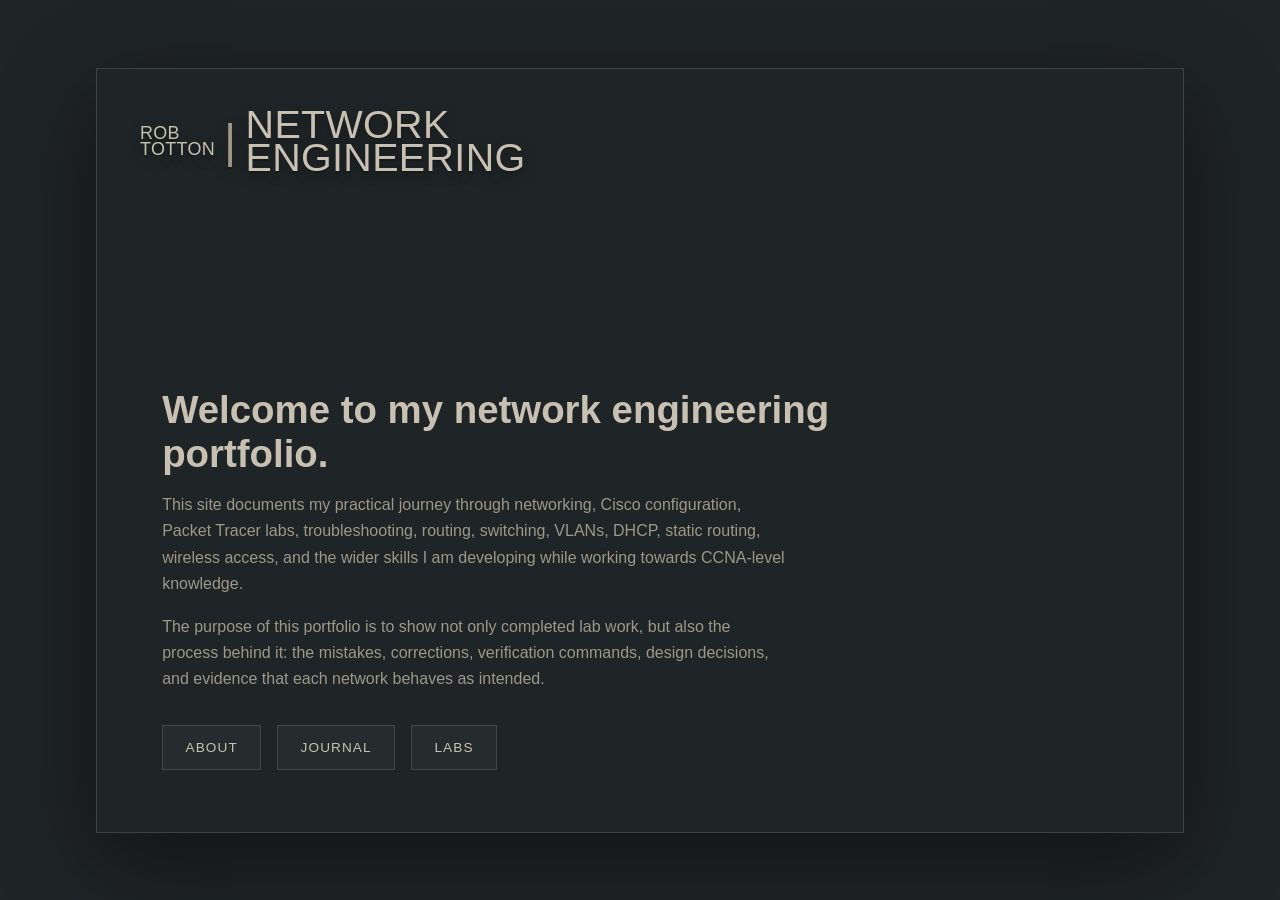
==== index.html @ 4dfb927c "Website testing" ====
<!DOCTYPE html>
<html lang="en-GB">
<head>
  <meta charset="UTF-8" />
  <meta name="viewport" content="width=device-width, initial-scale=1.0" />

  <title>Rob Totton | Network Engineering Portfolio</title>

  <link rel="stylesheet" href="styles.css" />
</head>

<body>
  <main class="landing-page">

    <img
      src="Images/switches.jpg"
      alt=""
      class="background-switch"
    />

    <section class="portfolio-panel">

      <div class="hero-title" id="heroTitle">
        <div class="name-block">
          <span>ROB</span>
          <span>TOTTON</span>
        </div>

        <div class="divider">|</div>

        <div class="title-block">
          <span>NETWORK</span>
          <span>ENGINEERING</span>
        </div>
      </div>

      <div class="welcome-content" id="welcomeContent">
        <h1>Welcome to my network engineering portfolio.</h1>

        <p>
          This site documents my practical journey through networking,
          Cisco configuration, Packet Tracer labs, troubleshooting,
          routing, switching, VLANs, DHCP, static routing, wireless access,
          and the wider skills I am developing while working towards CCNA-level
          knowledge.
        </p>

        <p>
          The purpose of this portfolio is to show not only completed lab work,
          but also the process behind it: the mistakes, corrections,
          verification commands, design decisions, and evidence that each
          network behaves as intended.
        </p>

        <nav class="portfolio-links">
          <a href="pages/about.html">About</a>
          <a href="pages/journal.html">Journal</a>
          <a href="pages/labs.html">Labs</a>
        </nav>
      </div>

    </section>

  </main>

  <script src="script.js"></script>
</body>
</html>
---- styles.css ----
:root {
  --bg-main: #1f2426;
  --panel-bg: rgba(35, 41, 43, 0.72);
  --text-main: #c8c1b3;
  --text-muted: #9f978a;
  --shadow-main: rgba(0, 0, 0, 0.45);
  --line-soft: rgba(200, 193, 179, 0.18);
}

* {
  box-sizing: border-box;
}

body {
  margin: 0;
  font-family: Arial, Helvetica, sans-serif;
  background: var(--bg-main);
  color: var(--text-main);
  overflow: hidden;
}

.landing-page {
  min-height: 100vh;
  position: relative;
  display: flex;
  align-items: centre;
  justify-content: centre;
  overflow: hidden;
}

/* Background switch image */
.background-switch {
  position: absolute;
  right: 10vw;
  top: 50%;
  transform: translateY(-50%);
  width: 58vw;
  max-width: 900px;
  opacity: 0.18;
  filter: grayscale(100%) sepia(18%) blur(0.4px);
  mix-blend-mode: soft-light;
  pointer-events: none;
}

/* Main transparent container */
.portfolio-panel {
  width: 85vw;
  height: 85vh;
  position: relative;
  border: 1px solid var(--line-soft);
  background: transparent;
  box-shadow: 0 30px 90px var(--shadow-main);
  overflow: hidden;
}

/* Large starting title */
.hero-title {
  position: absolute;
  left: 50%;
  top: 50%;
  transform: translate(-50%, -50%);
  display: flex;
  align-items: centre;
  gap: 2rem;
  font-family: Impact, Haettenschweiler, "Arial Narrow Bold", sans-serif;
  letter-spacing: 0.08em;
  color: var(--text-main);
  text-shadow:
    0 5px 0 rgba(0, 0, 0, 0.18),
    0 18px 40px rgba(0, 0, 0, 0.35);
  animation: moveTitle 1.2s ease-in-out forwards;
  animation-delay: 2s;
  z-index: 2;
}

.name-block,
.title-block {
  display: flex;
  flex-direction: column;
  line-height: 0.86;
}

.name-block span {
  font-size: clamp(2.1rem, 5vw, 5rem);
}

.title-block span {
  font-size: clamp(4rem, 11vw, 10rem);
}

.divider {
  font-size: clamp(6rem, 13vw, 12rem);
  line-height: 0.8;
  color: var(--text-muted);
}

/* Final title position */
@keyframes moveTitle {
  from {
    left: 50%;
    top: 50%;
    transform: translate(-50%, -50%) scale(1);
  }

  to {
    left: 4%;
    top: 5%;
    transform: translate(0, 0) scale(0.28);
    transform-origin: top left;
  }
}

/* Welcome section */
.welcome-content {
  position: absolute;
  left: 6%;
  bottom: 8%;
  width: min(760px, 82%);
  opacity: 0;
  transform: translateY(24px);
  animation: fadeWelcome 1s ease forwards;
  animation-delay: 3.25s;
}

@keyframes fadeWelcome {
  to {
    opacity: 1;
    transform: translateY(0);
  }
}

.welcome-content h1 {
  font-size: clamp(1.8rem, 3vw, 3rem);
  margin: 0 0 1rem;
  color: var(--text-main);
}

.welcome-content p {
  max-width: 70ch;
  font-size: clamp(1rem, 1.2vw, 1.15rem);
  line-height: 1.65;
  color: var(--text-muted);
}

.portfolio-links {
  display: flex;
  gap: 1rem;
  margin-top: 2rem;
  flex-wrap: wrap;
}

.portfolio-links a {
  text-decoration: none;
  color: var(--text-main);
  border: 1px solid var(--line-soft);
  padding: 0.9rem 1.4rem;
  text-transform: uppercase;
  letter-spacing: 0.08em;
  font-size: 0.85rem;
  background: rgba(255, 255, 255, 0.03);
  transition: transform 0.25s ease, background 0.25s ease;
}

.portfolio-links a:hover {
  transform: translateY(-3px);
  background: rgba(255, 255, 255, 0.08);
}

/* Mobile layout */
@media (max-width: 760px) {
  body {
    overflow: auto;
  }

  .portfolio-panel {
    width: 92vw;
    min-height: 92vh;
    height: auto;
  }

  .hero-title {
    gap: 0.8rem;
  }

  .name-block span {
    font-size: clamp(3rem, 15vw, 5rem);
  }

  .title-block span {
    font-size: clamp(1.4rem, 7vw, 2.5rem);
  }

  .divider {
    font-size: clamp(4rem, 17vw, 6rem);
  }

  @keyframes moveTitle {
    from {
      left: 50%;
      top: 50%;
      transform: translate(-50%, -50%) scale(1);
    }

    to {
      left: 6%;
      top: 5%;
      transform: translate(0, 0) scale(0.42);
      transform-origin: top left;
    }
  }

  .welcome-content {
    position: relative;
    left: auto;
    bottom: auto;
    width: auto;
    padding: 12rem 1.5rem 2rem;
  }

  .background-switch {
    width: 95vw;
    right: -5vw;
    opacity: 0.12;
  }
}

.landing-page {
  min-height: 100vh;
  position: relative;
  display: flex;
  align-items: center;
  justify-content: center;
  overflow: hidden;
}

.hero-title {
  position: absolute;
  left: 50%;
  top: 50%;
  transform: translate(-50%, -50%);
  display: flex;
  align-items: center;
  gap: 2rem;
}
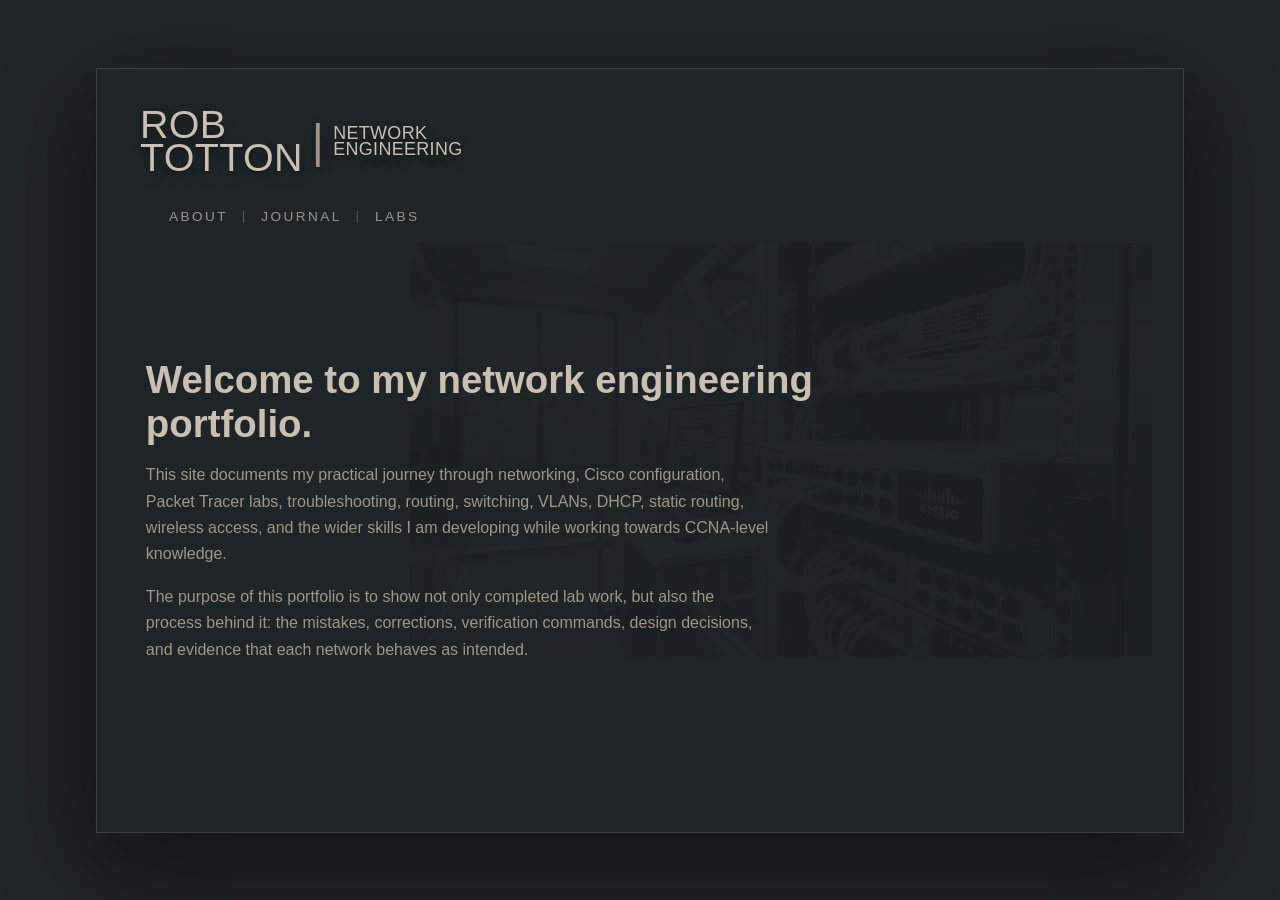
==== commit 958c3e45: "Corrected css path" ====
--- a/index.html
+++ b/index.html
@@ -9,7 +9,7 @@
   <link rel="stylesheet" href="styles.css" />
 </head>
 
-<body>
+<body class="home-page">
   <main class="landing-page">
 
     <img
@@ -34,6 +34,12 @@
         </div>
       </div>
 
+     <nav class="portfolio-links main-nav">
+      <a href="pages/about.html">About</a>
+      <a href="pages/journal.html">Journal</a>
+      <a href="pages/labs.html">Labs</a>
+     </nav>
+
       <div class="welcome-content" id="welcomeContent">
         <h1>Welcome to my network engineering portfolio.</h1>
 
@@ -52,11 +58,6 @@
           network behaves as intended.
         </p>
 
-        <nav class="portfolio-links">
-          <a href="pages/about.html">About</a>
-          <a href="pages/journal.html">Journal</a>
-          <a href="pages/labs.html">Labs</a>
-        </nav>
       </div>
 
     </section>
--- a/styles.css
+++ b/styles.css
@@ -23,8 +23,8 @@
   min-height: 100vh;
   position: relative;
   display: flex;
-  align-items: centre;
-  justify-content: centre;
+  align-items: center;
+  justify-content: center;
   overflow: hidden;
 }
 
@@ -53,14 +53,11 @@
   overflow: hidden;
 }
 
-/* Large starting title */
+/* Logo / title */
 .hero-title {
   position: absolute;
-  left: 50%;
-  top: 50%;
-  transform: translate(-50%, -50%);
   display: flex;
-  align-items: centre;
+  align-items: center;
   gap: 2rem;
   font-family: Impact, Haettenschweiler, "Arial Narrow Bold", sans-serif;
   letter-spacing: 0.08em;
@@ -68,9 +65,24 @@
   text-shadow:
     0 5px 0 rgba(0, 0, 0, 0.18),
     0 18px 40px rgba(0, 0, 0, 0.35);
+  z-index: 2;
+}
+
+/* Home page: logo starts large in the centre, then animates */
+.home-page .hero-title {
+  left: 50%;
+  top: 50%;
+  transform: translate(-50%, -50%) scale(1);
   animation: moveTitle 1.2s ease-in-out forwards;
   animation-delay: 2s;
-  z-index: 2;
+}
+
+/* Inner pages: logo is already in final position */
+.inner-page .hero-title {
+  left: 4%;
+  top: 5%;
+  transform: translate(0, 0) scale(0.28);
+  transform-origin: top left;
 }
 
 .name-block,
@@ -81,11 +93,11 @@
 }
 
 .name-block span {
+  font-size: clamp(4rem, 11vw, 10rem);
+}
+
+.title-block span {
   font-size: clamp(2.1rem, 5vw, 5rem);
-}
-
-.title-block span {
-  font-size: clamp(4rem, 11vw, 10rem);
 }
 
 .divider {
@@ -94,7 +106,7 @@
   color: var(--text-muted);
 }
 
-/* Final title position */
+/* Logo animation for home page only */
 @keyframes moveTitle {
   from {
     left: 50%;
@@ -110,16 +122,113 @@
   }
 }
 
+/* Navigation */
+.portfolio-links {
+  display: flex;
+  align-items: center;
+  gap: 0;
+  margin-top: 1rem;
+  font-size: 0.85rem;
+  letter-spacing: 0.18em;
+  text-transform: uppercase;
+}
+
+.portfolio-links a {
+  color: inherit;
+  text-decoration: none;
+  border: none;
+  padding: 0;
+  background: transparent;
+  opacity: 0.72;
+
+  transition:
+    opacity 0.25s ease,
+    transform 0.25s ease,
+    text-shadow 0.25s ease;
+}
+
+.portfolio-links a:hover {
+  opacity: 1;
+  transform: translateY(-1px);
+  text-shadow: 0 0 12px rgba(255, 255, 255, 0.25);
+}
+
+/* Highlights the current page */
+.portfolio-links a.active {
+  opacity: 1;
+  transform: translateY(1px) scale(1.08);
+  color: var(--text-main);
+  text-shadow:
+    0 -1px 0 rgba(0, 0, 0, 0.7),
+    0 1px 10px rgba(200, 193, 179, 0.16);
+}
+
+/* Adds | separators between nav links */
+.portfolio-links a:not(:last-child)::after {
+  content: "|";
+  display: inline-block;
+  margin: 0 0.85rem;
+  opacity: 0.45;
+  transform: translateY(-1px) scale(1);
+}
+
+/* Prevents the separator after the active link from looking oversized */
+.portfolio-links a.active::after {
+  transform: translateY(-1px) scale(0.92);
+}
+
+/* Positions nav below the logo */
+.main-nav {
+  position: absolute;
+  top: 7.8rem;
+  left: 4.5rem;
+  z-index: 5;
+
+  opacity: 0;
+  animation: navFadeIn 2s ease forwards;
+}
+
+/* Home page: nav waits until logo has moved */
+.home-page .main-nav {
+  animation-delay: 3.25s;
+}
+
+/* Inner pages: nav fades in over 2 seconds from page load */
+.inner-page .main-nav {
+  animation-delay: 0s;
+}
+
+@keyframes navFadeIn {
+  from {
+    opacity: 0;
+    transform: translateY(0.4rem);
+  }
+
+  to {
+    opacity: 1;
+    transform: translateY(0);
+  }
+}
+
 /* Welcome section */
 .welcome-content {
   position: absolute;
-  left: 6%;
-  bottom: 8%;
+  left: 4.5%;
+  bottom: 20%;
   width: min(760px, 82%);
   opacity: 0;
   transform: translateY(24px);
   animation: fadeWelcome 1s ease forwards;
-  animation-delay: 3.25s;
+}
+
+/* On home page, welcome text appears after logo/nav movement */
+.home-page .welcome-content {
+  animation-delay: 3.75s;
+}
+
+/* On inner pages, content appears shortly after page load */
+.inner-page .welcome-content {
+  animation-delay: 0.6s;
 }
 
 @keyframes fadeWelcome {
@@ -142,30 +251,6 @@
   color: var(--text-muted);
 }
 
-.portfolio-links {
-  display: flex;
-  gap: 1rem;
-  margin-top: 2rem;
-  flex-wrap: wrap;
-}
-
-.portfolio-links a {
-  text-decoration: none;
-  color: var(--text-main);
-  border: 1px solid var(--line-soft);
-  padding: 0.9rem 1.4rem;
-  text-transform: uppercase;
-  letter-spacing: 0.08em;
-  font-size: 0.85rem;
-  background: rgba(255, 255, 255, 0.03);
-  transition: transform 0.25s ease, background 0.25s ease;
-}
-
-.portfolio-links a:hover {
-  transform: translateY(-3px);
-  background: rgba(255, 255, 255, 0.08);
-}
-
 /* Mobile layout */
 @media (max-width: 760px) {
   body {
@@ -173,6 +258,7 @@
   }
 
   .portfolio-panel {
+    position: relative;
     width: 92vw;
     min-height: 92vh;
     height: auto;
@@ -194,7 +280,22 @@
     font-size: clamp(4rem, 17vw, 6rem);
   }
 
-  @keyframes moveTitle {
+  .home-page .hero-title {
+    left: 50%;
+    top: 50%;
+    transform: translate(-50%, -50%) scale(1);
+    animation: moveTitleMobile 1.2s ease-in-out forwards;
+    animation-delay: 2s;
+  }
+
+  .inner-page .hero-title {
+    left: 6%;
+    top: 5%;
+    transform: translate(0, 0) scale(0.42);
+    transform-origin: top left;
+  }
+
+  @keyframes moveTitleMobile {
     from {
       left: 50%;
       top: 50%;
@@ -209,6 +310,18 @@
     }
   }
 
+  .main-nav {
+    top: 8.5rem;
+    left: 1.5rem;
+    font-size: 0.75rem;
+    letter-spacing: 0.12em;
+    flex-wrap: wrap;
+  }
+
+  .portfolio-links a:not(:last-child)::after {
+    margin: 0 0.55rem;
+  }
+
   .welcome-content {
     position: relative;
     left: auto;
@@ -222,23 +335,4 @@
     right: -5vw;
     opacity: 0.12;
   }
-}
-
-.landing-page {
-  min-height: 100vh;
-  position: relative;
-  display: flex;
-  align-items: center;
-  justify-content: center;
-  overflow: hidden;
-}
-
-.hero-title {
-  position: absolute;
-  left: 50%;
-  top: 50%;
-  transform: translate(-50%, -50%);
-  display: flex;
-  align-items: center;
-  gap: 2rem;
 }
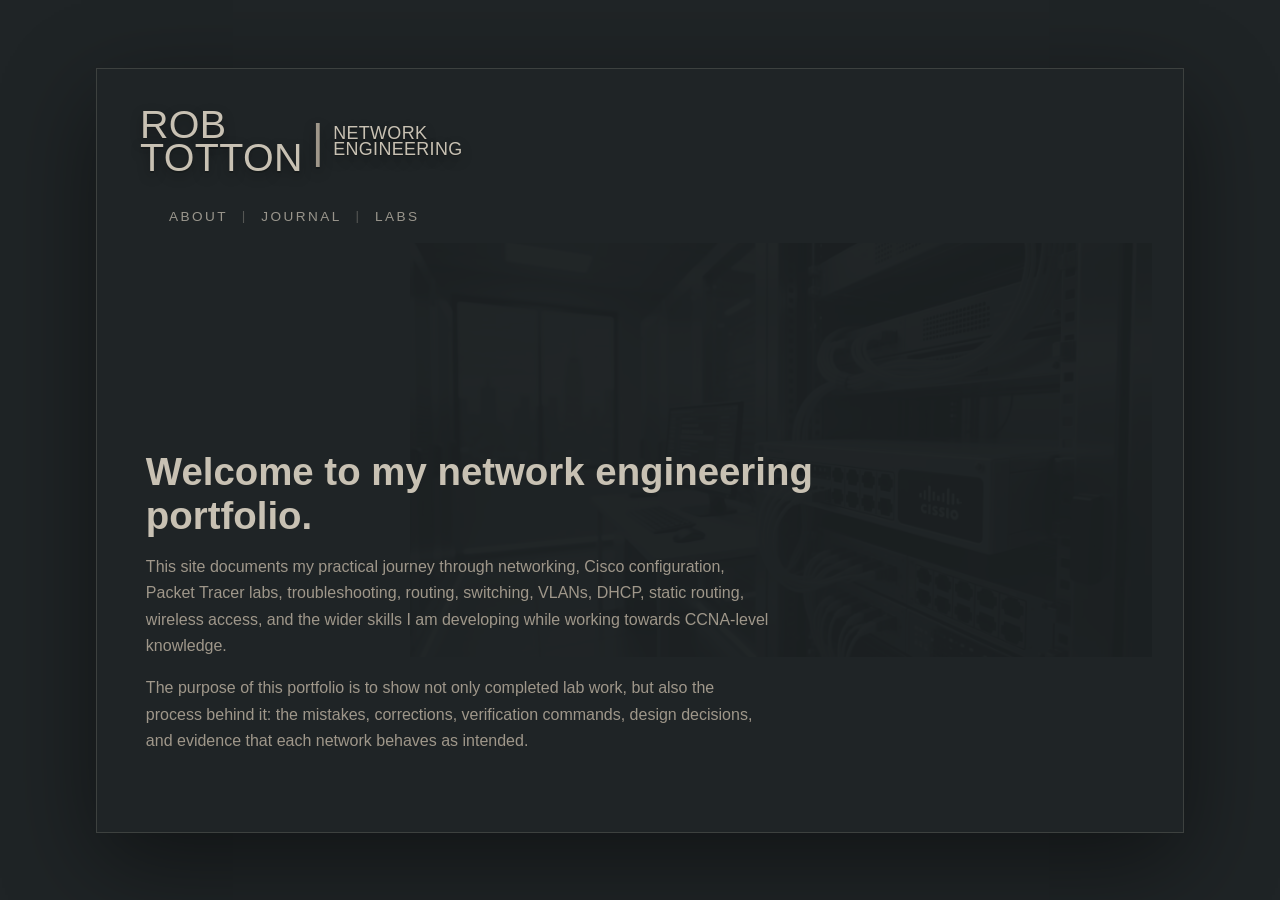
==== commit 97a9726d: "Added lab link navigation to the lab index and linked this from index" ====
--- a/index.html
+++ b/index.html
@@ -37,7 +37,7 @@
      <nav class="portfolio-links main-nav">
       <a href="pages/about.html">About</a>
       <a href="pages/journal.html">Journal</a>
-      <a href="pages/labs.html">Labs</a>
+      <a href="pages/Lab-index.md">Labs</a>
      </nav>
 
       <div class="welcome-content" id="welcomeContent">
--- a/styles.css
+++ b/styles.css
@@ -214,7 +214,7 @@
 .welcome-content {
   position: absolute;
   left: 4.5%;
-  bottom: 20%;
+  bottom: 8%;
   width: min(760px, 82%);
   opacity: 0;
   transform: translateY(24px);
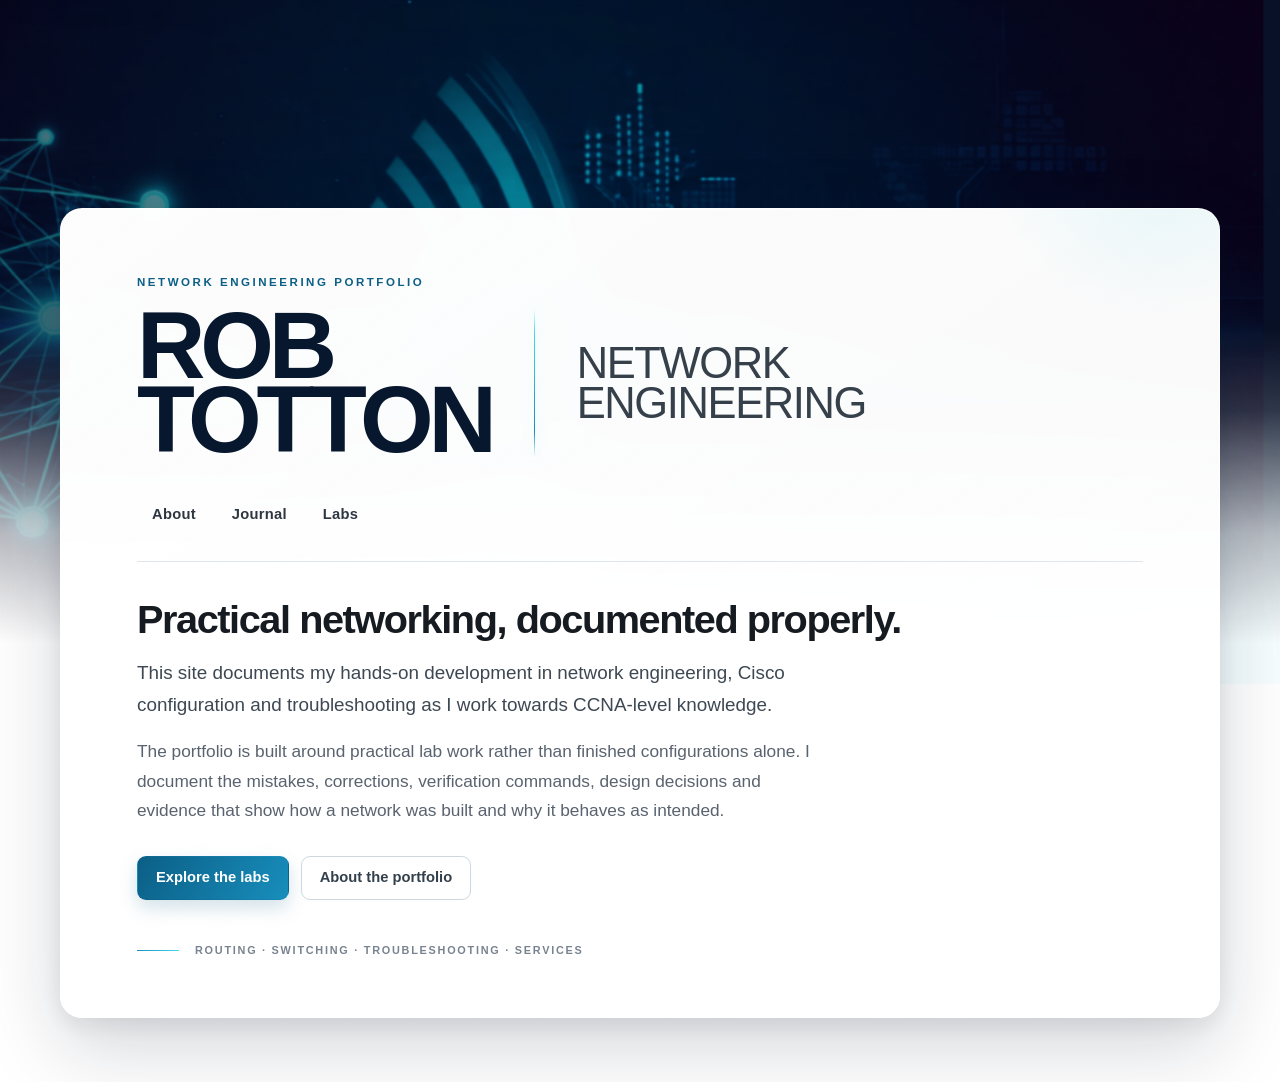
==== commit f3da86d0: "Refresh portfolio design and update About and Journal" ====
--- a/index.html
+++ b/index.html
@@ -3,6 +3,7 @@
 <head>
   <meta charset="UTF-8" />
   <meta name="viewport" content="width=device-width, initial-scale=1.0" />
+  <meta name="description" content="Rob Totton's network engineering portfolio: practical Cisco labs, troubleshooting, routing, switching, VLANs and CCNA-focused study." />
 
   <title>Rob Totton | Network Engineering Portfolio</title>
 
@@ -10,60 +11,72 @@
 </head>
 
 <body class="home-page">
-  <main class="landing-page">
+  <a class="skip-link" href="#main-content">Skip to content</a>
 
-    <img
-      src="Images/switches.jpg"
-      alt=""
-      class="background-switch"
-    />
+  <main class="landing-page" id="main-content">
+    <div class="brand-backdrop" aria-hidden="true">
+      <img
+        src="Images/network-banner-bg.png"
+        alt=""
+        class="background-switch"
+      />
+      <div class="backdrop-shade"></div>
+      <div class="backdrop-fade"></div>
+      <div class="backdrop-glow"></div>
+    </div>
 
-    <section class="portfolio-panel">
+    <section class="portfolio-panel" aria-labelledby="portfolio-title">
+      <div class="eyebrow">NETWORK ENGINEERING PORTFOLIO</div>
 
       <div class="hero-title" id="heroTitle">
-        <div class="name-block">
+        <div class="name-block" aria-label="Rob Totton">
           <span>ROB</span>
           <span>TOTTON</span>
         </div>
 
-        <div class="divider">|</div>
+        <div class="divider" aria-hidden="true"></div>
 
-        <div class="title-block">
+        <div class="title-block" id="portfolio-title">
           <span>NETWORK</span>
           <span>ENGINEERING</span>
         </div>
       </div>
 
-     <nav class="portfolio-links main-nav">
-      <a href="pages/about.html">About</a>
-      <a href="pages/journal.html">Journal</a>
-      <a href="pages/Lab-index.md">Labs</a>
-     </nav>
+      <nav class="portfolio-links main-nav" aria-label="Primary navigation">
+        <a href="pages/about.html">About</a>
+        <a href="pages/journal.html">Journal</a>
+        <a href="Lab-index.html">Labs</a>
+      </nav>
 
       <div class="welcome-content" id="welcomeContent">
-        <h1>Welcome to my network engineering portfolio.</h1>
+        <h1>Practical networking, documented properly.</h1>
 
-        <p>
-          This site documents my practical journey through networking,
-          Cisco configuration, Packet Tracer labs, troubleshooting,
-          routing, switching, VLANs, DHCP, static routing, wireless access,
-          and the wider skills I am developing while working towards CCNA-level
+        <p class="welcome-lead">
+          This site documents my hands-on development in network engineering,
+          Cisco configuration and troubleshooting as I work towards CCNA-level
           knowledge.
         </p>
 
         <p>
-          The purpose of this portfolio is to show not only completed lab work,
-          but also the process behind it: the mistakes, corrections,
-          verification commands, design decisions, and evidence that each
-          network behaves as intended.
+          The portfolio is built around practical lab work rather than finished
+          configurations alone. I document the mistakes, corrections,
+          verification commands, design decisions and evidence that show how a
+          network was built and why it behaves as intended.
         </p>
 
+        <div class="hero-actions">
+          <a class="button button-primary" href="Lab-index.html">Explore the labs</a>
+          <a class="button button-secondary" href="pages/about.html">About the portfolio</a>
+        </div>
       </div>
 
+      <div class="panel-meta" aria-hidden="true">
+        <span class="meta-line"></span>
+        <span>ROUTING · SWITCHING · TROUBLESHOOTING · SERVICES</span>
+      </div>
     </section>
-
   </main>
 
   <script src="script.js"></script>
 </body>
-</html>+</html>
--- a/styles.css
+++ b/styles.css
@@ -1,338 +1,1231 @@
 :root {
-  --bg-main: #1f2426;
-  --panel-bg: rgba(35, 41, 43, 0.72);
-  --text-main: #c8c1b3;
-  --text-muted: #9f978a;
-  --shadow-main: rgba(0, 0, 0, 0.45);
-  --line-soft: rgba(200, 193, 179, 0.18);
+  --brand-cyan: #42d8ed;
+  --brand-cyan-soft: #a4eff7;
+  --brand-blue: #188ebc;
+  --brand-blue-deep: #0b5f86;
+  --brand-navy: #07182e;
+  --brand-violet: #160622;
+
+  --page-bg: #ffffff;
+  --surface: #ffffff;
+  --surface-soft: #f7f9fb;
+  --surface-glass: rgba(255, 255, 255, 0.88);
+
+  --text-main: #161b21;
+  --text-soft: #59636f;
+  --text-faint: #78838f;
+  --line: #dfe6eb;
+  --line-strong: #ccd7de;
+
+  --shadow-soft: 0 14px 34px rgba(7, 24, 46, 0.08);
+  --shadow-panel: 0 28px 80px rgba(7, 24, 46, 0.18), 0 8px 24px rgba(7, 24, 46, 0.08);
+
+  --radius-sm: 8px;
+  --radius-md: 14px;
+  --radius-lg: 22px;
+
+  --content-width: 1160px;
+  --reading-width: 820px;
+
+  --font-sans: "Aptos", "Segoe UI", Inter, Helvetica, Arial, sans-serif;
+  --font-mono: "Cascadia Code", "SFMono-Regular", Consolas, "Liberation Mono", monospace;
 }
 
 * {
   box-sizing: border-box;
 }
 
+html {
+  scroll-behavior: smooth;
+  background: var(--page-bg);
+}
+
 body {
   margin: 0;
-  font-family: Arial, Helvetica, sans-serif;
-  background: var(--bg-main);
+  min-width: 320px;
+  background: var(--page-bg);
   color: var(--text-main);
+  font-family: var(--font-sans);
+  line-height: 1.6;
+  -webkit-font-smoothing: antialiased;
+  text-rendering: optimizeLegibility;
+}
+
+img {
+  max-width: 100%;
+}
+
+a {
+  color: var(--brand-blue-deep);
+  text-decoration-thickness: 1px;
+  text-underline-offset: 0.16em;
+}
+
+a:hover {
+  color: var(--brand-blue);
+}
+
+::selection {
+  background: rgba(66, 216, 237, 0.24);
+}
+
+.skip-link {
+  position: fixed;
+  top: 12px;
+  left: 12px;
+  z-index: 1000;
+  transform: translateY(-160%);
+  padding: 10px 14px;
+  border-radius: var(--radius-sm);
+  background: #fff;
+  color: var(--brand-navy);
+  box-shadow: var(--shadow-soft);
+  font-weight: 700;
+}
+
+.skip-link:focus {
+  transform: translateY(0);
+}
+
+/* =========================================================
+   HOME / LANDING PAGE
+   ========================================================= */
+
+.home-page {
+  overflow-x: hidden;
+}
+
+.landing-page {
+  position: relative;
+  min-height: 100svh;
+  display: grid;
+  place-items: center;
+  padding: clamp(32px, 5vw, 78px) clamp(18px, 4vw, 56px);
   overflow: hidden;
-}
-
-.landing-page {
-  min-height: 100vh;
-  position: relative;
-  display: flex;
-  align-items: center;
-  justify-content: center;
+  isolation: isolate;
+  background: #fff;
+}
+
+.brand-backdrop {
+  position: absolute;
+  inset: 0 0 auto 0;
+  height: min(76vh, 790px);
+  z-index: -3;
   overflow: hidden;
-}
-
-/* Background switch image */
+  background: var(--brand-navy);
+}
+
 .background-switch {
   position: absolute;
-  right: 10vw;
-  top: 50%;
-  transform: translateY(-50%);
-  width: 58vw;
-  max-width: 900px;
-  opacity: 0.18;
-  filter: grayscale(100%) sepia(18%) blur(0.4px);
-  mix-blend-mode: soft-light;
+  inset: -2%;
+  width: 104%;
+  height: 104%;
+  object-fit: cover;
+  object-position: 50% 50%;
+  filter: saturate(92%) contrast(103%) brightness(88%);
+  will-change: transform;
+  transform: scale(1.015) translate3d(var(--parallax-x, 0px), var(--parallax-y, 0px), 0);
+  animation: backgroundDrift 20s ease-in-out infinite alternate;
+}
+
+.backdrop-shade,
+.backdrop-fade,
+.backdrop-glow {
+  position: absolute;
+  inset: 0;
   pointer-events: none;
 }
 
-/* Main transparent container */
+.backdrop-shade {
+  background:
+    linear-gradient(90deg, rgba(11, 2, 25, 0.48) 0%, rgba(5, 22, 44, 0.06) 40%, rgba(14, 5, 31, 0.30) 100%),
+    linear-gradient(180deg, rgba(3, 10, 24, 0.08) 0%, rgba(3, 10, 24, 0.18) 78%, rgba(3, 10, 24, 0.4) 100%);
+}
+
+.backdrop-fade {
+  background: linear-gradient(
+    180deg,
+    rgba(255, 255, 255, 0) 0%,
+    rgba(255, 255, 255, 0) 48%,
+    rgba(255, 255, 255, 0.16) 60%,
+    rgba(255, 255, 255, 0.72) 78%,
+    #ffffff 94%,
+    #ffffff 100%
+  );
+}
+
+.backdrop-glow {
+  inset: auto -14vw -34vw auto;
+  width: 70vw;
+  height: 70vw;
+  border-radius: 50%;
+  background: radial-gradient(circle, rgba(66, 216, 237, 0.12), transparent 66%);
+  filter: blur(6px);
+}
+
 .portfolio-panel {
-  width: 85vw;
-  height: 85vh;
   position: relative;
-  border: 1px solid var(--line-soft);
-  background: transparent;
-  box-shadow: 0 30px 90px var(--shadow-main);
+  width: min(100%, var(--content-width));
+  margin-top: clamp(80px, 16vh, 170px);
+  padding: clamp(32px, 5vw, 68px) clamp(26px, 6vw, 76px) clamp(30px, 4.5vw, 58px);
+  border: 1px solid rgba(255, 255, 255, 0.7);
+  border-radius: var(--radius-lg);
+  background:
+    linear-gradient(145deg, rgba(255, 255, 255, 0.94), rgba(255, 255, 255, 0.80)),
+    rgba(255, 255, 255, 0.86);
+  box-shadow: var(--shadow-panel);
+  backdrop-filter: blur(20px) saturate(115%);
+  -webkit-backdrop-filter: blur(20px) saturate(115%);
   overflow: hidden;
 }
 
-/* Logo / title */
+.portfolio-panel::before {
+  content: "";
+  position: absolute;
+  top: 0;
+  left: 6%;
+  right: 6%;
+  height: 1px;
+  background: linear-gradient(90deg, transparent, rgba(255, 255, 255, 0.98), transparent);
+}
+
+.portfolio-panel::after {
+  content: "";
+  position: absolute;
+  width: 360px;
+  height: 360px;
+  top: -250px;
+  right: -120px;
+  border-radius: 50%;
+  background: radial-gradient(circle, rgba(66, 216, 237, 0.13), transparent 70%);
+  pointer-events: none;
+}
+
+.eyebrow {
+  margin-bottom: 18px;
+  color: var(--brand-blue-deep);
+  font-size: 0.72rem;
+  font-weight: 800;
+  letter-spacing: 0.22em;
+}
+
 .hero-title {
-  position: absolute;
-  display: flex;
+  display: grid;
+  grid-template-columns: minmax(0, auto) 1px minmax(0, 1fr);
   align-items: center;
-  gap: 2rem;
-  font-family: Impact, Haettenschweiler, "Arial Narrow Bold", sans-serif;
-  letter-spacing: 0.08em;
-  color: var(--text-main);
-  text-shadow:
-    0 5px 0 rgba(0, 0, 0, 0.18),
-    0 18px 40px rgba(0, 0, 0, 0.35);
-  z-index: 2;
-}
-
-/* Home page: logo starts large in the centre, then animates */
-.home-page .hero-title {
-  left: 50%;
-  top: 50%;
-  transform: translate(-50%, -50%) scale(1);
-  animation: moveTitle 1.2s ease-in-out forwards;
-  animation-delay: 2s;
-}
-
-/* Inner pages: logo is already in final position */
-.inner-page .hero-title {
-  left: 4%;
-  top: 5%;
-  transform: translate(0, 0) scale(0.28);
-  transform-origin: top left;
+  gap: clamp(22px, 3.5vw, 42px);
+  margin-bottom: 30px;
 }
 
 .name-block,
 .title-block {
   display: flex;
   flex-direction: column;
-  line-height: 0.86;
-}
-
-.name-block span {
-  font-size: clamp(4rem, 11vw, 10rem);
-}
-
-.title-block span {
-  font-size: clamp(2.1rem, 5vw, 5rem);
+  text-transform: uppercase;
+}
+
+.name-block {
+  color: var(--brand-navy);
+  font-size: clamp(3.2rem, 7.4vw, 6.6rem);
+  font-weight: 800;
+  line-height: 0.78;
+  letter-spacing: -0.055em;
+}
+
+.title-block {
+  color: #35404a;
+  font-size: clamp(1.55rem, 3.4vw, 3rem);
+  font-weight: 430;
+  line-height: 0.92;
+  letter-spacing: -0.032em;
 }
 
 .divider {
-  font-size: clamp(6rem, 13vw, 12rem);
-  line-height: 0.8;
-  color: var(--text-muted);
-}
-
-/* Logo animation for home page only */
-@keyframes moveTitle {
-  from {
-    left: 50%;
-    top: 50%;
-    transform: translate(-50%, -50%) scale(1);
-  }
-
-  to {
-    left: 4%;
-    top: 5%;
-    transform: translate(0, 0) scale(0.28);
-    transform-origin: top left;
-  }
-}
-
-/* Navigation */
+  align-self: stretch;
+  min-height: 112px;
+  width: 1px;
+  background: linear-gradient(180deg, transparent 0%, var(--brand-cyan) 17%, var(--brand-blue) 83%, transparent 100%);
+  box-shadow: 0 0 14px rgba(66, 216, 237, 0.28);
+}
+
 .portfolio-links {
   display: flex;
+  flex-wrap: wrap;
+  gap: 6px;
+  padding: 8px 0 26px;
+  margin: 0 0 36px;
+  border-bottom: 1px solid var(--line);
+}
+
+.portfolio-links a {
+  position: relative;
+  display: inline-flex;
   align-items: center;
-  gap: 0;
-  margin-top: 1rem;
-  font-size: 0.85rem;
+  min-height: 40px;
+  padding: 0 15px;
+  border-radius: 8px;
+  color: #2e3740;
+  text-decoration: none;
+  font-size: 0.92rem;
+  font-weight: 700;
+  letter-spacing: 0.018em;
+  transition: color 180ms ease, background-color 180ms ease, transform 180ms ease;
+}
+
+.portfolio-links a::after {
+  content: "";
+  position: absolute;
+  left: 15px;
+  right: 15px;
+  bottom: 3px;
+  height: 2px;
+  border-radius: 2px;
+  background: linear-gradient(90deg, var(--brand-blue), var(--brand-cyan));
+  transform: scaleX(0);
+  transform-origin: left;
+  transition: transform 180ms ease;
+}
+
+.portfolio-links a:hover,
+.portfolio-links a:focus-visible {
+  color: var(--brand-blue-deep);
+  background: rgba(24, 142, 188, 0.07);
+  transform: translateY(-1px);
+  outline: none;
+}
+
+.portfolio-links a:hover::after,
+.portfolio-links a:focus-visible::after {
+  transform: scaleX(1);
+}
+
+.welcome-content {
+  max-width: 800px;
+}
+
+.welcome-content h1 {
+  margin: 0 0 16px;
+  color: var(--text-main);
+  font-size: clamp(1.8rem, 3.1vw, 2.65rem);
+  line-height: 1.08;
+  letter-spacing: -0.036em;
+  font-weight: 760;
+}
+
+.welcome-content p {
+  margin: 0 0 15px;
+  color: var(--text-soft);
+  font-size: clamp(1rem, 1.35vw, 1.09rem);
+  line-height: 1.72;
+  max-width: 72ch;
+}
+
+.welcome-content .welcome-lead {
+  color: #3d4853;
+  font-size: clamp(1.06rem, 1.55vw, 1.18rem);
+}
+
+.hero-actions {
+  display: flex;
+  flex-wrap: wrap;
+  gap: 12px;
+  margin-top: 30px;
+}
+
+.button {
+  display: inline-flex;
+  align-items: center;
+  justify-content: center;
+  min-height: 44px;
+  padding: 0 18px;
+  border: 1px solid transparent;
+  border-radius: 9px;
+  text-decoration: none;
+  font-size: 0.92rem;
+  font-weight: 750;
+  transition: transform 180ms ease, box-shadow 180ms ease, background-color 180ms ease, border-color 180ms ease;
+}
+
+.button:hover,
+.button:focus-visible {
+  transform: translateY(-1px);
+  outline: none;
+}
+
+.button-primary {
+  color: #fff;
+  background: linear-gradient(120deg, var(--brand-blue-deep), var(--brand-blue));
+  box-shadow: 0 8px 18px rgba(11, 95, 134, 0.18);
+}
+
+.button-primary:hover,
+.button-primary:focus-visible {
+  color: #fff;
+  box-shadow: 0 11px 24px rgba(11, 95, 134, 0.23);
+}
+
+.button-secondary {
+  color: #33404c;
+  border-color: var(--line-strong);
+  background: rgba(255, 255, 255, 0.68);
+}
+
+.button-secondary:hover,
+.button-secondary:focus-visible {
+  color: var(--brand-blue-deep);
+  border-color: rgba(24, 142, 188, 0.38);
+  background: #fff;
+}
+
+.panel-meta {
+  display: flex;
+  align-items: center;
+  gap: 16px;
+  margin-top: 42px;
+  color: var(--text-faint);
+  font-size: 0.68rem;
+  font-weight: 700;
+  letter-spacing: 0.16em;
+}
+
+.meta-line {
+  width: 42px;
+  height: 1px;
+  background: linear-gradient(90deg, var(--brand-blue), var(--brand-cyan));
+}
+
+/* Initial states are only applied when JS is available. */
+.js .portfolio-panel,
+.js .eyebrow,
+.js .hero-title,
+.js .portfolio-links,
+.js .welcome-content,
+.js .panel-meta {
+  opacity: 0;
+}
+
+.js .portfolio-panel {
+  transform: translateY(28px) scale(0.992);
+}
+
+.js .hero-title,
+.js .portfolio-links,
+.js .welcome-content,
+.js .panel-meta,
+.js .eyebrow {
+  transform: translateY(14px);
+}
+
+.js .is-ready .portfolio-panel,
+.js .is-ready .eyebrow,
+.js .is-ready .hero-title,
+.js .is-ready .portfolio-links,
+.js .is-ready .welcome-content,
+.js .is-ready .panel-meta {
+  opacity: 1;
+  transform: none;
+}
+
+.js .is-ready .portfolio-panel {
+  transition: opacity 700ms cubic-bezier(.2,.7,.2,1), transform 850ms cubic-bezier(.2,.7,.2,1);
+}
+
+.js .is-ready .eyebrow {
+  transition: opacity 520ms ease 260ms, transform 620ms ease 260ms;
+}
+
+.js .is-ready .hero-title {
+  transition: opacity 620ms ease 340ms, transform 720ms ease 340ms;
+}
+
+.js .is-ready .portfolio-links {
+  transition: opacity 520ms ease 480ms, transform 650ms ease 480ms;
+}
+
+.js .is-ready .welcome-content {
+  transition: opacity 560ms ease 600ms, transform 720ms ease 600ms;
+}
+
+.js .is-ready .panel-meta {
+  transition: opacity 520ms ease 760ms, transform 650ms ease 760ms;
+}
+
+@keyframes backgroundDrift {
+  from {
+    transform: scale(1.015) translate3d(var(--parallax-x, 0px), var(--parallax-y, 0px), 0);
+  }
+  to {
+    transform: scale(1.055) translate3d(calc(-0.35% + var(--parallax-x, 0px)), calc(-0.28% + var(--parallax-y, 0px)), 0);
+  }
+}
+
+/* =========================================================
+   INTERNAL / MARKDOWN PAGE DESIGN
+   Designed to be reusable by GitHub Pages/Jekyll pages.
+   ========================================================= */
+
+.site-page {
+  background: var(--surface-soft);
+  color: var(--text-main);
+}
+
+.site-header {
+  position: sticky;
+  top: 0;
+  z-index: 100;
+  border-bottom: 1px solid rgba(204, 215, 222, 0.78);
+  background: rgba(255, 255, 255, 0.90);
+  backdrop-filter: blur(16px);
+  -webkit-backdrop-filter: blur(16px);
+}
+
+.site-header::before {
+  content: "";
+  display: block;
+  height: 2px;
+  background: linear-gradient(90deg, var(--brand-blue-deep), var(--brand-cyan), var(--brand-blue-deep));
+}
+
+.site-header-inner {
+  width: min(calc(100% - 36px), var(--content-width));
+  min-height: 72px;
+  margin: 0 auto;
+  display: flex;
+  align-items: center;
+  justify-content: space-between;
+  gap: 28px;
+}
+
+.site-brand {
+  display: inline-flex;
+  align-items: baseline;
+  gap: 10px;
+  color: var(--brand-navy);
+  text-decoration: none;
+  white-space: nowrap;
+}
+
+.site-brand strong {
+  font-size: 1.02rem;
+  letter-spacing: -0.018em;
+}
+
+.site-brand span {
+  color: var(--text-faint);
+  font-size: 0.72rem;
+  font-weight: 700;
+  letter-spacing: 0.12em;
+}
+
+.site-nav {
+  display: flex;
+  align-items: center;
+  gap: 4px;
+}
+
+.site-nav a {
+  padding: 8px 11px;
+  border-radius: 7px;
+  color: #3b4650;
+  text-decoration: none;
+  font-size: 0.87rem;
+  font-weight: 700;
+}
+
+.site-nav a:hover,
+.site-nav a:focus-visible {
+  background: rgba(24, 142, 188, 0.07);
+  color: var(--brand-blue-deep);
+  outline: none;
+}
+
+.page-shell {
+  width: min(calc(100% - 36px), var(--content-width));
+  margin: 0 auto;
+  padding: clamp(32px, 5vw, 64px) 0 80px;
+}
+
+.page-hero {
+  position: relative;
+  overflow: hidden;
+  margin-bottom: 30px;
+  padding: clamp(28px, 4vw, 48px);
+  border: 1px solid var(--line);
+  border-radius: var(--radius-lg);
+  background:
+    radial-gradient(circle at 92% 10%, rgba(66, 216, 237, 0.11), transparent 35%),
+    linear-gradient(145deg, #fff, #f6f9fb);
+  box-shadow: var(--shadow-soft);
+}
+
+.page-hero::before {
+  content: "";
+  position: absolute;
+  left: 0;
+  top: 0;
+  bottom: 0;
+  width: 3px;
+  background: linear-gradient(180deg, var(--brand-cyan), var(--brand-blue));
+}
+
+.page-kicker {
+  margin: 0 0 10px;
+  color: var(--brand-blue-deep);
+  font-size: 0.73rem;
+  font-weight: 800;
   letter-spacing: 0.18em;
   text-transform: uppercase;
 }
 
-.portfolio-links a {
+.page-hero h1 {
+  margin: 0;
+  color: var(--brand-navy);
+  font-size: clamp(2rem, 4.2vw, 3.7rem);
+  line-height: 1;
+  letter-spacing: -0.045em;
+}
+
+.page-hero p {
+  max-width: 72ch;
+  margin: 15px 0 0;
+  color: var(--text-soft);
+  font-size: 1.04rem;
+}
+
+.content-card,
+.markdown-body {
+  padding: clamp(24px, 4vw, 46px);
+  border: 1px solid var(--line);
+  border-radius: var(--radius-lg);
+  background: #fff;
+  box-shadow: 0 10px 28px rgba(7, 24, 46, 0.05);
+}
+
+.markdown-body > :first-child {
+  margin-top: 0 !important;
+}
+
+.markdown-body > :last-child {
+  margin-bottom: 0 !important;
+}
+
+.markdown-body h1,
+.markdown-body h2,
+.markdown-body h3,
+.markdown-body h4,
+.markdown-body h5,
+.markdown-body h6,
+.content-card h1,
+.content-card h2,
+.content-card h3,
+.content-card h4 {
+  color: var(--brand-navy);
+  letter-spacing: -0.025em;
+}
+
+.markdown-body h1,
+.content-card h1 {
+  font-size: clamp(2rem, 4vw, 3rem);
+  line-height: 1.05;
+}
+
+.markdown-body h2,
+.content-card h2 {
+  margin-top: 2.2em;
+  padding-bottom: 0.45em;
+  border-bottom: 1px solid var(--line);
+  font-size: clamp(1.45rem, 2.3vw, 2rem);
+}
+
+.markdown-body h3,
+.content-card h3 {
+  margin-top: 1.9em;
+  color: #263d50;
+  font-size: clamp(1.16rem, 1.8vw, 1.42rem);
+}
+
+.markdown-body p,
+.markdown-body li,
+.content-card p,
+.content-card li {
+  color: #49545f;
+}
+
+.markdown-body hr,
+.content-card hr {
+  height: 1px;
+  border: 0;
+  margin: 34px 0;
+  background: var(--line);
+}
+
+.markdown-body blockquote,
+.content-card blockquote {
+  margin: 24px 0;
+  padding: 16px 18px;
+  border-left: 3px solid var(--brand-blue);
+  border-radius: 0 var(--radius-sm) var(--radius-sm) 0;
+  background: #f6fafc;
+  color: var(--text-soft);
+}
+
+.markdown-body code,
+.content-card code {
+  padding: 0.15em 0.4em;
+  border: 1px solid #dce5ea;
+  border-radius: 5px;
+  background: #f3f7f9;
+  color: #18455c;
+  font-family: var(--font-mono);
+  font-size: 0.9em;
+}
+
+.markdown-body pre,
+.content-card pre {
+  overflow-x: auto;
+  margin: 22px 0;
+  padding: 18px 20px;
+  border: 1px solid #19394a;
+  border-radius: 11px;
+  background: #0a1b28;
+  color: #e9f8fb;
+  box-shadow: inset 0 1px rgba(255, 255, 255, 0.04);
+}
+
+.markdown-body pre code,
+.content-card pre code {
+  padding: 0;
+  border: 0;
+  background: transparent;
   color: inherit;
+}
+
+.markdown-body table,
+.content-card table {
+  width: 100%;
+  border-collapse: separate;
+  border-spacing: 0;
+  margin: 22px 0;
+  border: 1px solid var(--line);
+  border-radius: 11px;
+  overflow: hidden;
+  background: #fff;
+}
+
+.markdown-body th,
+.markdown-body td,
+.content-card th,
+.content-card td {
+  padding: 12px 14px;
+  border-bottom: 1px solid var(--line);
+  border-right: 1px solid var(--line);
+  text-align: left;
+  vertical-align: top;
+}
+
+.markdown-body th:last-child,
+.markdown-body td:last-child,
+.content-card th:last-child,
+.content-card td:last-child {
+  border-right: 0;
+}
+
+.markdown-body tr:last-child td,
+.content-card tr:last-child td {
+  border-bottom: 0;
+}
+
+.markdown-body th,
+.content-card th {
+  background: #f4f8fa;
+  color: #283b49;
+  font-size: 0.82rem;
+  letter-spacing: 0.03em;
+}
+
+.markdown-body table img,
+.content-card table img {
+  border-radius: 8px;
+}
+
+.back-link a {
+  display: inline-flex;
+  align-items: center;
+  gap: 8px;
+  margin: 0 0 18px;
+  padding: 8px 11px;
+  border: 1px solid var(--line);
+  border-radius: 7px;
+  background: #fff;
+  color: #44515c;
   text-decoration: none;
-  border: none;
-  padding: 0;
-  background: transparent;
-  opacity: 0.72;
-
-  transition:
-    opacity 0.25s ease,
-    transform 0.25s ease,
-    text-shadow 0.25s ease;
-}
-
-.portfolio-links a:hover {
-  opacity: 1;
-  transform: translateY(-1px);
-  text-shadow: 0 0 12px rgba(255, 255, 255, 0.25);
-}
-
-/* Highlights the current page */
-.portfolio-links a.active {
-  opacity: 1;
-  transform: translateY(1px) scale(1.08);
-  color: var(--text-main);
-  text-shadow:
-    0 -1px 0 rgba(0, 0, 0, 0.7),
-    0 1px 10px rgba(200, 193, 179, 0.16);
-}
-
-/* Adds | separators between nav links */
-.portfolio-links a:not(:last-child)::after {
-  content: "|";
-  display: inline-block;
-  margin: 0 0.85rem;
-  opacity: 0.45;
-  transform: translateY(-1px) scale(1);
-}
-
-/* Prevents the separator after the active link from looking oversized */
-.portfolio-links a.active::after {
-  transform: translateY(-1px) scale(0.92);
-}
-
-/* Positions nav below the logo */
-.main-nav {
+  font-size: 0.84rem;
+  font-weight: 700;
+}
+
+.back-link a:hover {
+  border-color: rgba(24, 142, 188, 0.38);
+  color: var(--brand-blue-deep);
+}
+
+.site-footer {
+  padding: 28px 18px 38px;
+  color: var(--text-faint);
+  text-align: center;
+  font-size: 0.78rem;
+}
+
+
+/* =========================================================
+   BRANDED INTERNAL HERO
+   Optional on any Jekyll page via:
+   hero_image: /Images/network-banner-bg.png
+   ========================================================= */
+
+.page-hero--image {
+  min-height: clamp(250px, 31vw, 390px);
+  display: flex;
+  flex-direction: column;
+  justify-content: flex-end;
+  border-color: rgba(66, 216, 237, 0.18);
+  background:
+    linear-gradient(90deg, rgba(8, 4, 28, 0.82) 0%, rgba(5, 23, 48, 0.60) 44%, rgba(9, 8, 31, 0.72) 100%),
+    linear-gradient(180deg, rgba(5, 13, 32, 0.08) 25%, rgba(5, 13, 32, 0.70) 100%),
+    var(--page-hero-image);
+  background-size: cover;
+  background-position: var(--page-hero-position, center);
+  box-shadow: 0 18px 50px rgba(7, 24, 46, 0.14);
+}
+
+.page-hero--image::before {
+  width: 4px;
+  background: linear-gradient(180deg, var(--brand-cyan), var(--brand-blue));
+  box-shadow: 0 0 20px rgba(66, 216, 237, 0.36);
+}
+
+.page-hero--image .page-kicker {
+  color: var(--brand-cyan-soft);
+  text-shadow: 0 1px 14px rgba(0, 0, 0, 0.3);
+}
+
+.page-hero--image h1 {
+  max-width: 900px;
+  color: #ffffff;
+  text-shadow: 0 3px 24px rgba(0, 0, 0, 0.34);
+}
+
+.page-hero--image > p:not(.page-kicker) {
+  color: rgba(255, 255, 255, 0.83);
+  text-shadow: 0 2px 16px rgba(0, 0, 0, 0.28);
+}
+
+
+/* =========================================================
+   JOURNAL PAGE
+   ========================================================= */
+
+.journal-stats {
+  display: grid;
+  grid-template-columns: repeat(4, minmax(0, 1fr));
+  gap: 12px;
+  margin: 0 0 34px;
+}
+
+.journal-stat {
+  min-height: 112px;
+  display: flex;
+  flex-direction: column;
+  justify-content: center;
+  padding: 18px 20px;
+  border: 1px solid var(--line);
+  border-radius: 12px;
+  background:
+    linear-gradient(180deg, rgba(66, 216, 237, 0.035), transparent 58%),
+    #ffffff;
+  box-shadow: 0 7px 20px rgba(7, 24, 46, 0.035);
+}
+
+.journal-stat::before {
+  content: "";
+  width: 30px;
+  height: 2px;
+  margin-bottom: 13px;
+  border-radius: 2px;
+  background: linear-gradient(90deg, var(--brand-blue), var(--brand-cyan));
+}
+
+.journal-stat strong {
+  color: var(--brand-navy);
+  font-size: clamp(1.35rem, 2.4vw, 2rem);
+  line-height: 1;
+  letter-spacing: -0.035em;
+}
+
+.journal-stat span {
+  margin-top: 7px;
+  color: var(--text-faint);
+  font-size: 0.73rem;
+  font-weight: 750;
+  letter-spacing: 0.08em;
+  text-transform: uppercase;
+}
+
+.journal-lead {
+  max-width: 74ch;
+  margin: 0 0 30px !important;
+  color: #35434e !important;
+  font-size: clamp(1.05rem, 1.5vw, 1.16rem);
+  line-height: 1.8;
+}
+
+.journal-callout {
+  position: relative;
+  overflow: hidden;
+  margin: 30px 0 42px;
+  padding: 24px 26px;
+  border: 1px solid rgba(24, 142, 188, 0.18);
+  border-radius: 13px;
+  background:
+    radial-gradient(circle at 94% 0%, rgba(66, 216, 237, 0.11), transparent 34%),
+    linear-gradient(145deg, #f6fbfd, #ffffff);
+}
+
+.journal-callout::before {
+  content: "";
   position: absolute;
-  top: 7.8rem;
-  left: 4.5rem;
-  z-index: 5;
-
-  opacity: 0;
-  animation: navFadeIn 2s ease forwards;
-}
-
-/* Home page: nav waits until logo has moved */
-.home-page .main-nav {
-  animation-delay: 3.25s;
-}
-
-/* Inner pages: nav fades in over 2 seconds from page load */
-.inner-page .main-nav {
-  animation-delay: 0s;
-}
-
-@keyframes navFadeIn {
-  from {
-    opacity: 0;
-    transform: translateY(0.4rem);
-  }
-
-  to {
-    opacity: 1;
-    transform: translateY(0);
-  }
-}
-
-/* Welcome section */
-.welcome-content {
+  inset: 0 auto 0 0;
+  width: 3px;
+  background: linear-gradient(180deg, var(--brand-cyan), var(--brand-blue));
+}
+
+.journal-callout strong {
+  display: block;
+  margin-bottom: 8px;
+  color: var(--brand-blue-deep);
+  font-size: 0.77rem;
+  letter-spacing: 0.12em;
+  text-transform: uppercase;
+}
+
+.journal-callout p {
+  margin: 0;
+  max-width: 78ch;
+  color: #42515d;
+}
+
+.journal-date {
+  display: inline-flex;
+  align-items: center;
+  min-height: 30px;
+  margin: 46px 0 0 !important;
+  padding: 0 11px;
+  border: 1px solid rgba(24, 142, 188, 0.18);
+  border-radius: 999px;
+  background: rgba(24, 142, 188, 0.055);
+  color: var(--brand-blue-deep) !important;
+  font-size: 0.70rem;
+  font-weight: 800;
+  letter-spacing: 0.12em;
+  text-transform: uppercase;
+}
+
+.journal-date + h2 {
+  margin-top: 14px;
+}
+
+.journal-grid {
+  display: grid;
+  grid-template-columns: repeat(2, minmax(0, 1fr));
+  gap: 14px;
+  margin: 24px 0 34px;
+}
+
+.journal-card {
+  position: relative;
+  overflow: hidden;
+  padding: 22px 23px;
+  border: 1px solid var(--line);
+  border-radius: 12px;
+  background: #ffffff;
+  box-shadow: 0 7px 22px rgba(7, 24, 46, 0.035);
+}
+
+.journal-card::after {
+  content: "";
   position: absolute;
-  left: 4.5%;
-  bottom: 8%;
-  width: min(760px, 82%);
-  opacity: 0;
-  transform: translateY(24px);
-  animation: fadeWelcome 1s ease forwards;
-}
-
-/* On home page, welcome text appears after logo/nav movement */
-.home-page .welcome-content {
-  animation-delay: 3.75s;
-}
-
-/* On inner pages, content appears shortly after page load */
-.inner-page .welcome-content {
-  animation-delay: 0.6s;
-}
-
-@keyframes fadeWelcome {
-  to {
-    opacity: 1;
-    transform: translateY(0);
-  }
-}
-
-.welcome-content h1 {
-  font-size: clamp(1.8rem, 3vw, 3rem);
-  margin: 0 0 1rem;
-  color: var(--text-main);
-}
-
-.welcome-content p {
-  max-width: 70ch;
-  font-size: clamp(1rem, 1.2vw, 1.15rem);
-  line-height: 1.65;
-  color: var(--text-muted);
-}
-
-/* Mobile layout */
-@media (max-width: 760px) {
-  body {
-    overflow: auto;
+  inset: 0 auto 0 0;
+  width: 2px;
+  background: linear-gradient(180deg, var(--brand-cyan), transparent 82%);
+  opacity: 0.8;
+}
+
+.markdown-body .journal-card h3 {
+  margin: 0 0 8px;
+  color: #243a4a;
+  font-size: 1.02rem;
+  letter-spacing: -0.018em;
+}
+
+.markdown-body .journal-card p {
+  margin: 0;
+  color: var(--text-soft);
+  font-size: 0.94rem;
+  line-height: 1.62;
+}
+
+.journal-image {
+  display: block;
+  width: min(100%, 860px);
+  max-height: 470px;
+  object-fit: contain;
+  margin: 30px auto 36px;
+  border: 1px solid var(--line);
+  border-radius: 14px;
+  background: #ffffff;
+  box-shadow: 0 12px 30px rgba(7, 24, 46, 0.075);
+}
+
+.journal-image--small {
+  width: min(100%, 620px);
+}
+
+.journal-skills {
+  display: grid;
+  grid-template-columns: repeat(2, minmax(0, 1fr));
+  gap: 14px;
+  margin: 28px 0 38px;
+}
+
+.journal-skill-card {
+  min-height: 170px;
+  padding: 23px 24px;
+  border: 1px solid var(--line);
+  border-radius: 13px;
+  background:
+    radial-gradient(circle at 100% 0%, rgba(66, 216, 237, 0.08), transparent 38%),
+    #f9fbfc;
+}
+
+.journal-skill-card span {
+  display: block;
+  margin-bottom: 8px;
+  color: var(--brand-blue-deep);
+  font-size: 0.69rem;
+  font-weight: 850;
+  letter-spacing: 0.14em;
+}
+
+.journal-skill-card strong {
+  display: block;
+  color: var(--brand-navy);
+  font-size: 1.08rem;
+  line-height: 1.35;
+}
+
+.journal-skill-card p {
+  margin: 11px 0 0;
+  color: var(--text-soft);
+  font-size: 0.92rem;
+}
+
+.journal-reflection {
+  position: relative;
+  overflow: hidden;
+  margin: 38px 0;
+  padding: clamp(24px, 4vw, 38px);
+  border-radius: 16px;
+  background:
+    linear-gradient(110deg, rgba(8, 25, 49, 0.97), rgba(11, 65, 91, 0.93)),
+    var(--page-hero-image);
+  color: #ffffff;
+  box-shadow: 0 16px 36px rgba(7, 24, 46, 0.16);
+}
+
+.journal-reflection::after {
+  content: "";
+  position: absolute;
+  width: 260px;
+  height: 260px;
+  right: -100px;
+  top: -120px;
+  border-radius: 50%;
+  background: radial-gradient(circle, rgba(66, 216, 237, 0.22), transparent 68%);
+  pointer-events: none;
+}
+
+.markdown-body .journal-reflection p {
+  position: relative;
+  z-index: 1;
+  max-width: 75ch;
+  color: rgba(255, 255, 255, 0.84);
+  font-size: 1rem;
+  line-height: 1.75;
+}
+
+.markdown-body .journal-reflection p:last-child {
+  margin-bottom: 0;
+}
+
+.markdown-body .journal-reflection .journal-reflection-label {
+  margin: 0 0 12px;
+  color: var(--brand-cyan-soft);
+  font-size: 0.72rem;
+  font-weight: 850;
+  letter-spacing: 0.16em;
+}
+
+
+
+/* =========================================================
+   RESPONSIVE
+   ========================================================= */
+
+@media (max-width: 780px) {
+  .landing-page {
+    align-items: start;
+    padding: 18px 14px 40px;
+  }
+
+  .brand-backdrop {
+    height: 64vh;
+  }
+
+  .background-switch {
+    object-position: 42% center;
   }
 
   .portfolio-panel {
-    position: relative;
-    width: 92vw;
-    min-height: 92vh;
-    height: auto;
+    margin-top: 26vh;
+    padding: 34px 24px 30px;
+    border-radius: 17px;
   }
 
   .hero-title {
-    gap: 0.8rem;
-  }
-
-  .name-block span {
-    font-size: clamp(3rem, 15vw, 5rem);
-  }
-
-  .title-block span {
-    font-size: clamp(1.4rem, 7vw, 2.5rem);
+    grid-template-columns: 1fr;
+    gap: 16px;
   }
 
   .divider {
-    font-size: clamp(4rem, 17vw, 6rem);
-  }
-
-  .home-page .hero-title {
-    left: 50%;
-    top: 50%;
-    transform: translate(-50%, -50%) scale(1);
-    animation: moveTitleMobile 1.2s ease-in-out forwards;
-    animation-delay: 2s;
-  }
-
-  .inner-page .hero-title {
-    left: 6%;
-    top: 5%;
-    transform: translate(0, 0) scale(0.42);
-    transform-origin: top left;
-  }
-
-  @keyframes moveTitleMobile {
-    from {
-      left: 50%;
-      top: 50%;
-      transform: translate(-50%, -50%) scale(1);
-    }
-
-    to {
-      left: 6%;
-      top: 5%;
-      transform: translate(0, 0) scale(0.42);
-      transform-origin: top left;
-    }
-  }
-
-  .main-nav {
-    top: 8.5rem;
-    left: 1.5rem;
-    font-size: 0.75rem;
-    letter-spacing: 0.12em;
-    flex-wrap: wrap;
-  }
-
-  .portfolio-links a:not(:last-child)::after {
-    margin: 0 0.55rem;
-  }
-
-  .welcome-content {
-    position: relative;
-    left: auto;
-    bottom: auto;
-    width: auto;
-    padding: 12rem 1.5rem 2rem;
+    min-height: 0;
+    width: min(170px, 55%);
+    height: 2px;
+    background: linear-gradient(90deg, var(--brand-blue), var(--brand-cyan), transparent);
+  }
+
+  .name-block {
+    font-size: clamp(3.4rem, 15vw, 5.4rem);
+  }
+
+  .title-block {
+    font-size: clamp(1.65rem, 7.2vw, 2.55rem);
+  }
+
+  .panel-meta {
+    display: none;
+  }
+
+  .site-header-inner {
+    min-height: 64px;
+    align-items: flex-start;
+    flex-direction: column;
+    justify-content: center;
+    gap: 8px;
+    padding: 11px 0;
+  }
+
+  .site-nav {
+    width: 100%;
+    overflow-x: auto;
+    padding-bottom: 2px;
+  }
+
+  .page-shell {
+    width: min(calc(100% - 24px), var(--content-width));
+    padding-top: 24px;
+  }
+
+  .content-card,
+  .markdown-body,
+  .page-hero {
+    border-radius: 15px;
+  }
+}
+
+@media (max-width: 480px) {
+  .portfolio-links {
+    gap: 2px;
+  }
+
+  .portfolio-links a {
+    padding-inline: 11px;
+  }
+
+  .hero-actions {
+    flex-direction: column;
+  }
+
+  .button {
+    width: 100%;
+  }
+
+  .site-brand span {
+    display: none;
+  }
+
+  .markdown-body,
+  .content-card {
+    padding: 22px 18px;
+  }
+}
+
+
+@media (max-width: 780px) {
+  .journal-stats {
+    grid-template-columns: repeat(2, minmax(0, 1fr));
+  }
+
+  .journal-grid,
+  .journal-skills {
+    grid-template-columns: 1fr;
+  }
+
+  .page-hero--image {
+    min-height: 280px;
+    background-position: 44% center;
+  }
+}
+
+@media (max-width: 480px) {
+  .journal-stats {
+    grid-template-columns: 1fr;
+  }
+
+  .journal-stat {
+    min-height: 94px;
+  }
+
+  .journal-card,
+  .journal-skill-card,
+  .journal-callout {
+    padding: 19px 18px;
+  }
+}
+
+@media (prefers-reduced-motion: reduce) {
+  html {
+    scroll-behavior: auto;
+  }
+
+  *,
+  *::before,
+  *::after {
+    scroll-behavior: auto !important;
+    animation-duration: 0.01ms !important;
+    animation-iteration-count: 1 !important;
+    transition-duration: 0.01ms !important;
   }
 
   .background-switch {
-    width: 95vw;
-    right: -5vw;
-    opacity: 0.12;
-  }
-}+    animation: none;
+  }
+}
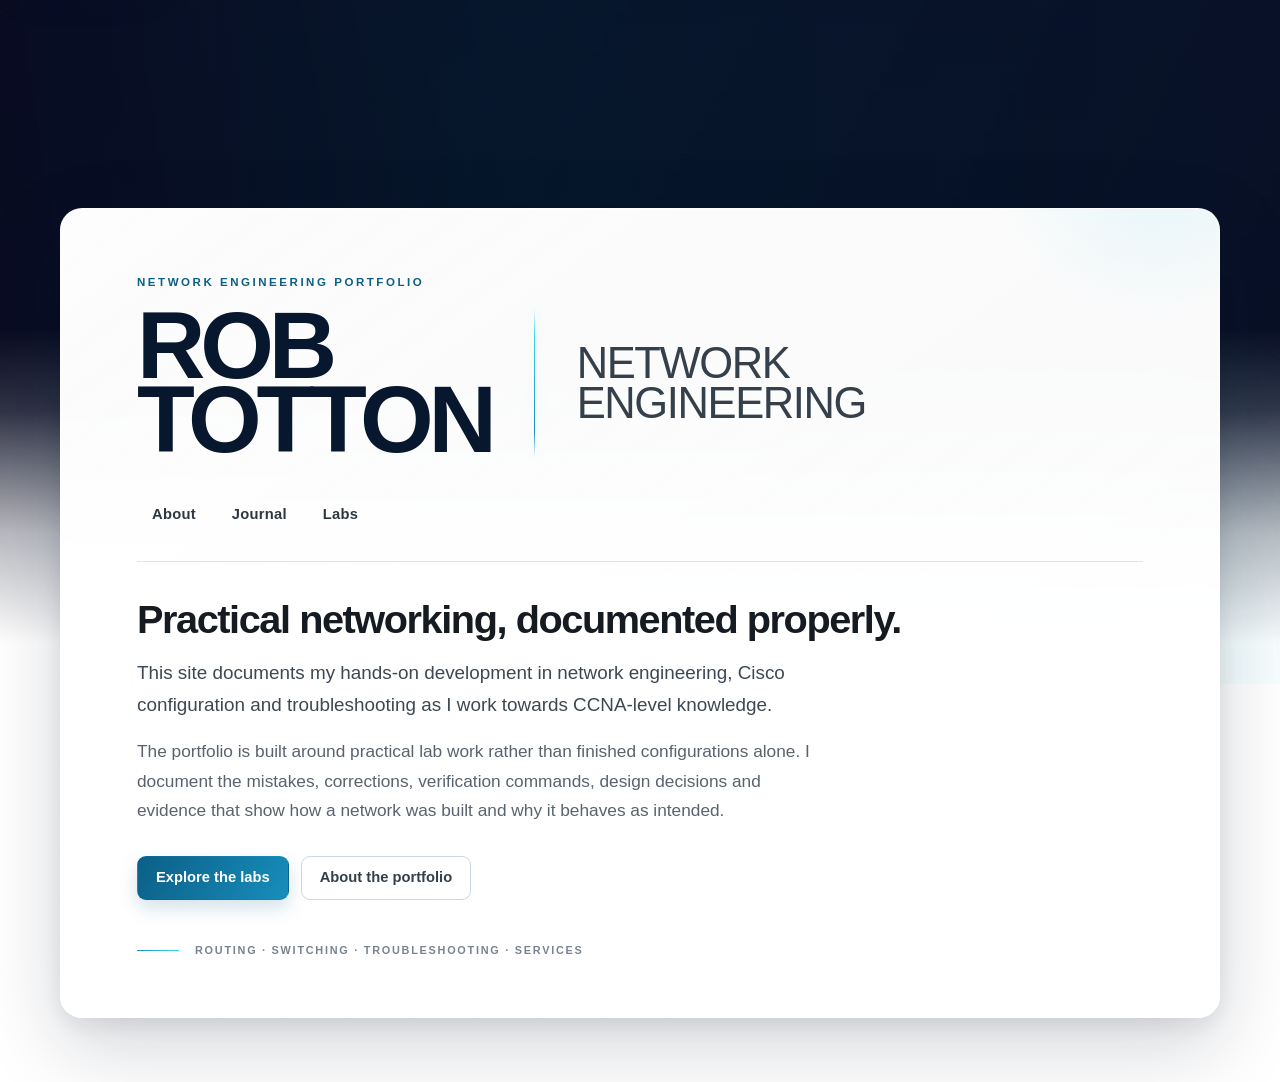
==== commit 8d0b56f7: "Image Optimisation" ====
--- a/index.html
+++ b/index.html
@@ -15,10 +15,13 @@
 
   <main class="landing-page" id="main-content">
     <div class="brand-backdrop" aria-hidden="true">
-      <img
-        src="Images/network-banner-bg.png"
+      <<img
+        src="Images/network-banner-bg.webp"
         alt=""
         class="background-switch"
+        loading="lazy"
+        decoding="async"
+        alt="Networking lab"
       />
       <div class="backdrop-shade"></div>
       <div class="backdrop-fade"></div>
--- a/styles.css
+++ b/styles.css
@@ -38,6 +38,15 @@
 html {
   scroll-behavior: smooth;
   background: var(--page-bg);
+}
+
+img {
+  max-width: 100%;
+  height: auto;
+}
+
+.portfolio-image {
+  content-visibility: auto;
 }
 
 body {
